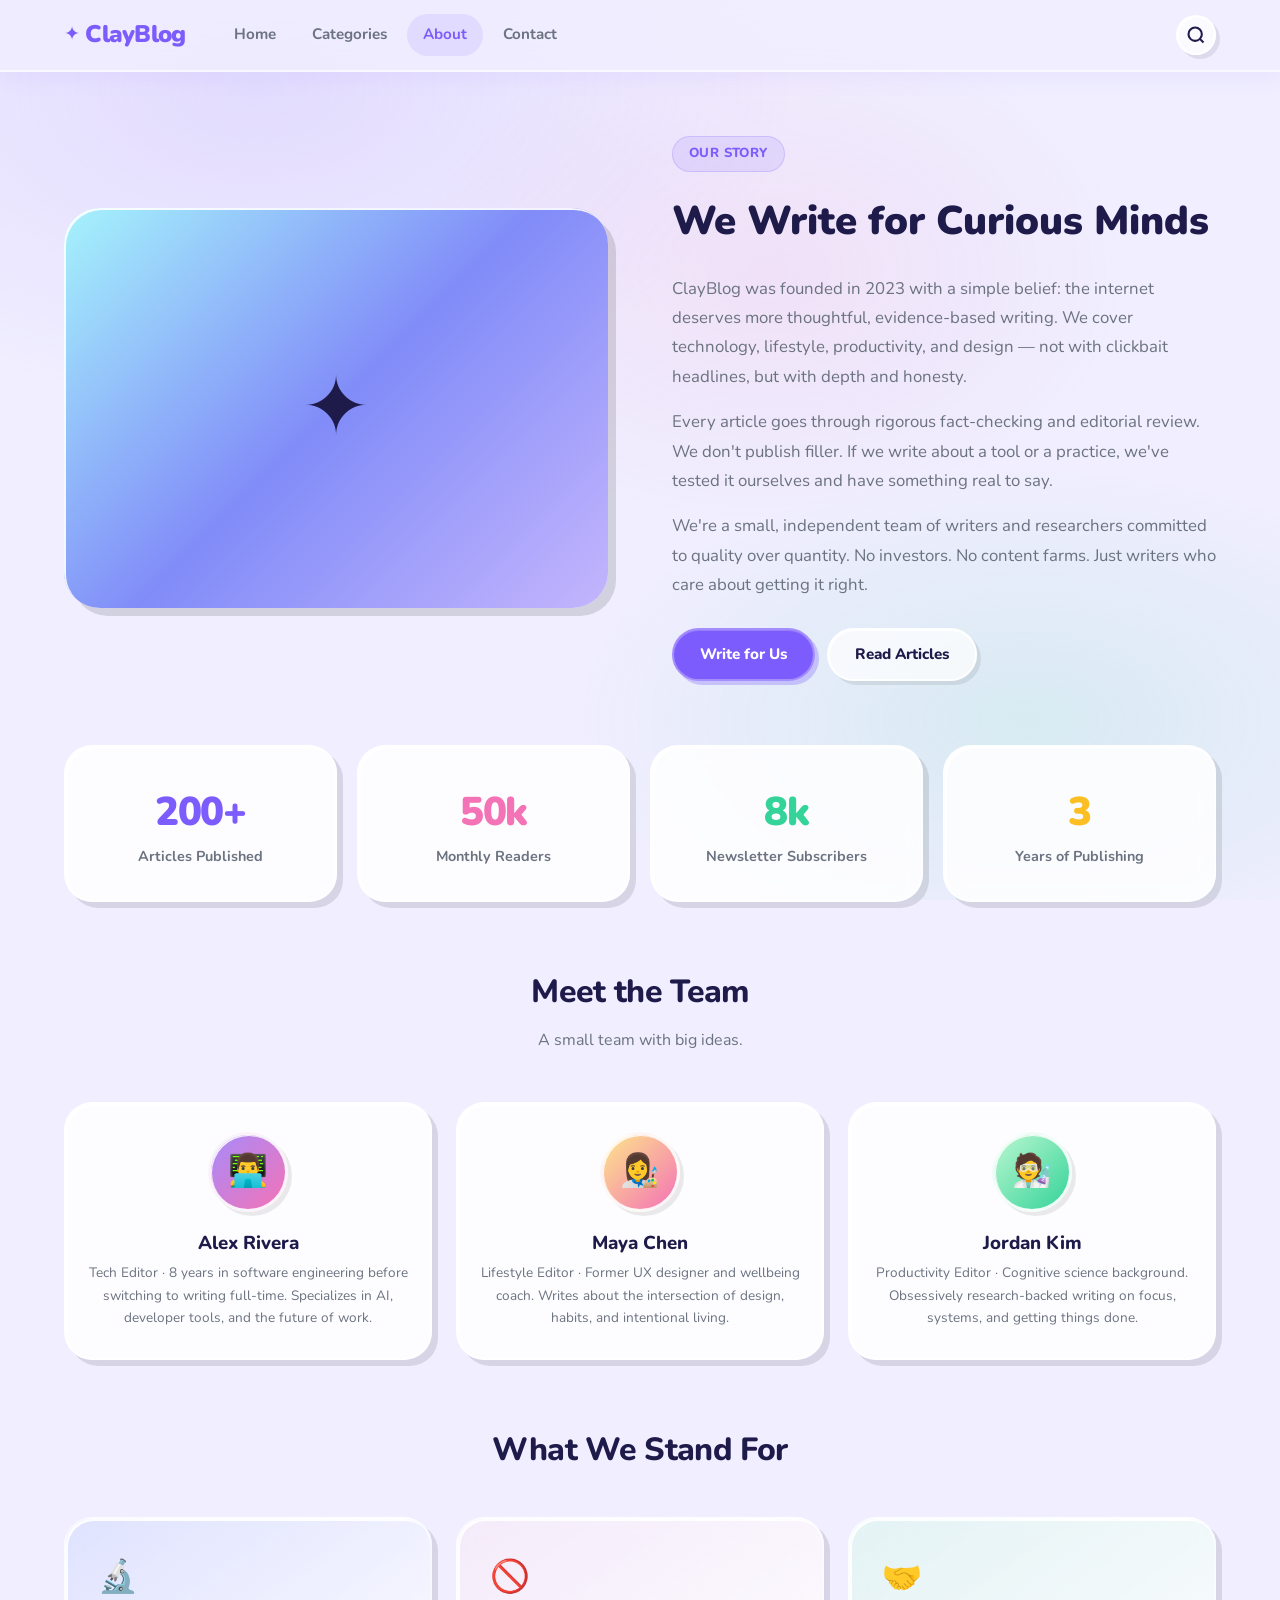
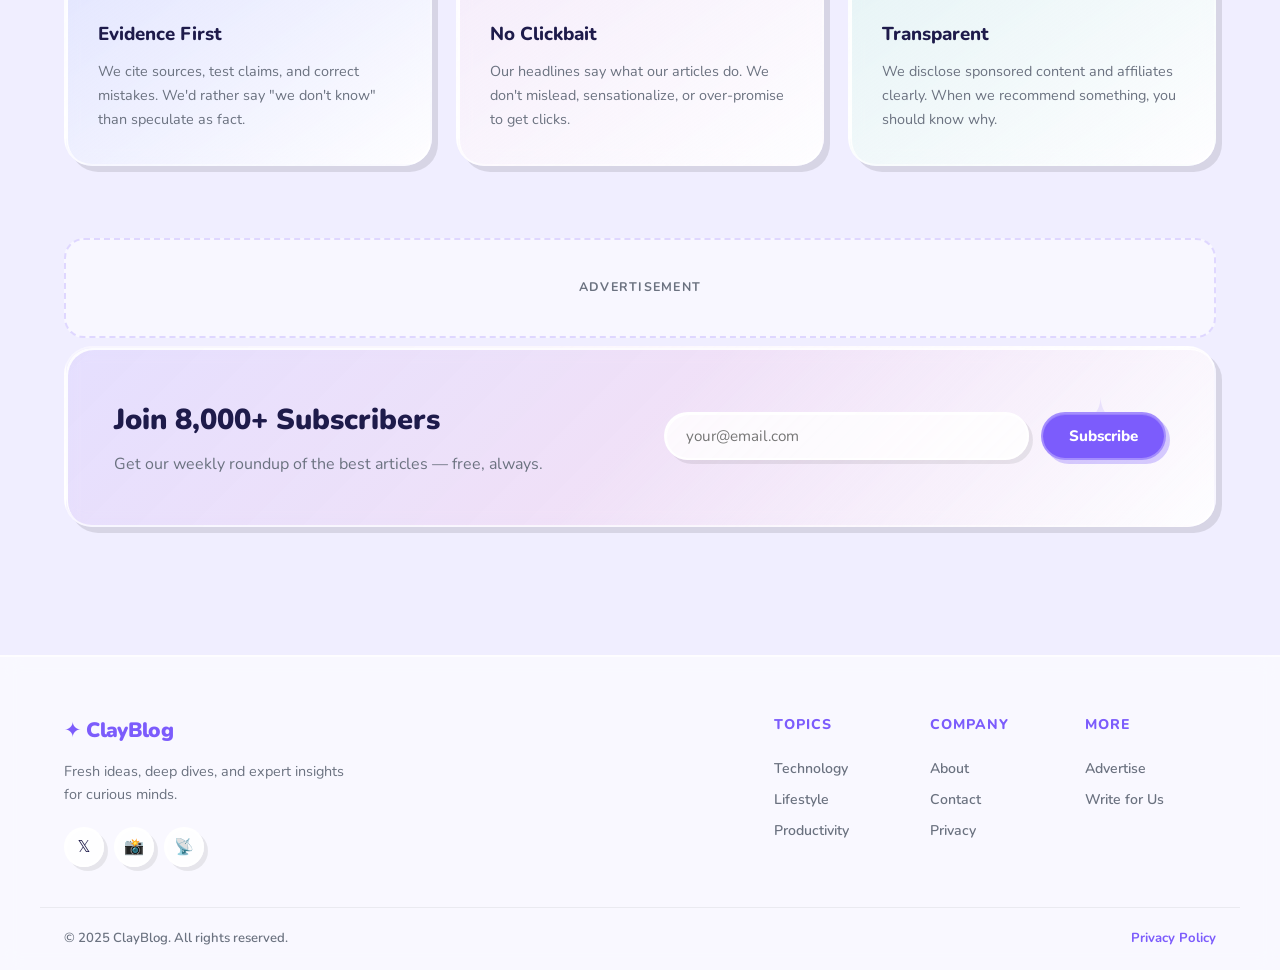
==== about.html @ caddc54f "add new code" ====
<!DOCTYPE html>
<html lang="en">
<head>
  <meta charset="UTF-8" />
  <meta name="viewport" content="width=device-width, initial-scale=1.0" />
  <title>About Us — ClayBlog</title>
  <meta name="description" content="Learn about ClayBlog — our mission, our team, and why we write about technology, lifestyle, and productivity." />
  <meta name="robots" content="index, follow" />
  <link rel="canonical" href="https://yourdomain.com/about.html" />
  <meta property="og:title" content="About ClayBlog" />
  <meta property="og:description" content="Our mission is to help curious people work smarter and live better through thoughtful, evidence-based writing." />
  <script type="application/ld+json">
  {
    "@context": "https://schema.org",
    "@type": "AboutPage",
    "name": "About ClayBlog",
    "url": "https://yourdomain.com/about.html",
    "description": "Learn about ClayBlog, our team, and our mission."
  }
  </script>
  <!-- <script async src="https://pagead2.googlesyndication.com/pagead/js/adsbygoogle.js?client=ca-pub-XXXXXXXXXXXXXXXX" crossorigin="anonymous"></script> -->
  <link rel="stylesheet" href="css/style.css" />
  <link href="https://fonts.googleapis.com/css2?family=Nunito:wght@400;600;700;800;900&display=swap" rel="stylesheet" />
</head>
<body>

  <header class="site-header">
    <div class="container header-inner">
      <a href="index.html" class="logo"><span class="logo-icon">✦</span> ClayBlog</a>
      <nav class="nav" id="main-nav">
        <a href="index.html" class="nav-link">Home</a>
        <a href="category.html" class="nav-link">Categories</a>
        <a href="about.html" class="nav-link active">About</a>
        <a href="contact.html" class="nav-link">Contact</a>
      </nav>
      <div class="header-actions">
        <a href="search.html" class="btn-icon" aria-label="Search">
          <svg width="20" height="20" viewBox="0 0 24 24" fill="none" stroke="currentColor" stroke-width="2.5"><circle cx="11" cy="11" r="8"/><path d="m21 21-4.35-4.35"/></svg>
        </a>
        <button class="hamburger" id="hamburger" aria-label="Toggle menu" aria-expanded="false"><span></span><span></span><span></span></button>
      </div>
    </div>
  </header>

  <main>

    <!-- About Hero -->
    <section class="about-hero">
      <div class="container about-inner">
        <div class="about-img">✦</div>
        <div class="about-text">
          <span class="badge">Our Story</span>
          <h1>We Write for Curious Minds</h1>
          <p>ClayBlog was founded in 2023 with a simple belief: the internet deserves more thoughtful, evidence-based writing. We cover technology, lifestyle, productivity, and design — not with clickbait headlines, but with depth and honesty.</p>
          <p>Every article goes through rigorous fact-checking and editorial review. We don't publish filler. If we write about a tool or a practice, we've tested it ourselves and have something real to say.</p>
          <p>We're a small, independent team of writers and researchers committed to quality over quantity. No investors. No content farms. Just writers who care about getting it right.</p>
          <div class="hero-actions" style="margin-top:28px">
            <a href="contact.html" class="btn btn-primary">Write for Us</a>
            <a href="index.html" class="btn btn-ghost">Read Articles</a>
          </div>
        </div>
      </div>
    </section>

    <!-- Stats -->
    <section class="section" style="padding-top:0">
      <div class="container">
        <div style="display:grid;grid-template-columns:repeat(4,1fr);gap:20px;text-align:center">
          <div class="clay-card" style="padding:32px 20px">
            <div style="font-size:2.5rem;font-weight:900;color:#7c5cfc;letter-spacing:-0.03em">200+</div>
            <div style="color:#6b7280;font-weight:700;font-size:0.9rem">Articles Published</div>
          </div>
          <div class="clay-card" style="padding:32px 20px">
            <div style="font-size:2.5rem;font-weight:900;color:#f472b6;letter-spacing:-0.03em">50k</div>
            <div style="color:#6b7280;font-weight:700;font-size:0.9rem">Monthly Readers</div>
          </div>
          <div class="clay-card" style="padding:32px 20px">
            <div style="font-size:2.5rem;font-weight:900;color:#34d399;letter-spacing:-0.03em">8k</div>
            <div style="color:#6b7280;font-weight:700;font-size:0.9rem">Newsletter Subscribers</div>
          </div>
          <div class="clay-card" style="padding:32px 20px">
            <div style="font-size:2.5rem;font-weight:900;color:#fbbf24;letter-spacing:-0.03em">3</div>
            <div style="color:#6b7280;font-weight:700;font-size:0.9rem">Years of Publishing</div>
          </div>
        </div>
      </div>
    </section>

    <!-- Team -->
    <section class="section" style="padding-top:0">
      <div class="container">
        <div class="section-header" style="justify-content:center;text-align:center;flex-direction:column;gap:8px;margin-bottom:40px">
          <h2 class="section-title">Meet the Team</h2>
          <p style="color:#6b7280;font-size:1rem">A small team with big ideas.</p>
        </div>
        <div class="team-grid">
          <div class="clay-card team-card">
            <div class="team-avatar">👨‍💻</div>
            <h3>Alex Rivera</h3>
            <p>Tech Editor · 8 years in software engineering before switching to writing full-time. Specializes in AI, developer tools, and the future of work.</p>
          </div>
          <div class="clay-card team-card">
            <div class="team-avatar" style="background:linear-gradient(135deg,#fde68a,#f472b6)">👩‍🎨</div>
            <h3>Maya Chen</h3>
            <p>Lifestyle Editor · Former UX designer and wellbeing coach. Writes about the intersection of design, habits, and intentional living.</p>
          </div>
          <div class="clay-card team-card">
            <div class="team-avatar" style="background:linear-gradient(135deg,#bbf7d0,#34d399)">🧑‍🔬</div>
            <h3>Jordan Kim</h3>
            <p>Productivity Editor · Cognitive science background. Obsessively research-backed writing on focus, systems, and getting things done.</p>
          </div>
        </div>
      </div>
    </section>

    <!-- Values -->
    <section class="section" style="padding-top:0">
      <div class="container">
        <div class="section-header" style="justify-content:center;text-align:center;flex-direction:column;gap:8px;margin-bottom:40px">
          <h2 class="section-title">What We Stand For</h2>
        </div>
        <div style="display:grid;grid-template-columns:repeat(3,1fr);gap:24px">
          <div class="clay-card" style="padding:32px;background:linear-gradient(145deg,rgba(199,210,254,0.4),rgba(255,255,255,0.9))">
            <div style="font-size:2rem;margin-bottom:16px">🔬</div>
            <h3 style="font-weight:800;margin-bottom:10px">Evidence First</h3>
            <p style="color:#6b7280;font-size:0.9rem;line-height:1.65">We cite sources, test claims, and correct mistakes. We'd rather say "we don't know" than speculate as fact.</p>
          </div>
          <div class="clay-card" style="padding:32px;background:linear-gradient(145deg,rgba(252,231,243,0.4),rgba(255,255,255,0.9))">
            <div style="font-size:2rem;margin-bottom:16px">🚫</div>
            <h3 style="font-weight:800;margin-bottom:10px">No Clickbait</h3>
            <p style="color:#6b7280;font-size:0.9rem;line-height:1.65">Our headlines say what our articles do. We don't mislead, sensationalize, or over-promise to get clicks.</p>
          </div>
          <div class="clay-card" style="padding:32px;background:linear-gradient(145deg,rgba(209,250,229,0.4),rgba(255,255,255,0.9))">
            <div style="font-size:2rem;margin-bottom:16px">🤝</div>
            <h3 style="font-weight:800;margin-bottom:10px">Transparent</h3>
            <p style="color:#6b7280;font-size:0.9rem;line-height:1.65">We disclose sponsored content and affiliates clearly. When we recommend something, you should know why.</p>
          </div>
        </div>
      </div>
    </section>

    <!-- Ad -->
    <div class="container ad-zone">
      <div class="ad-placeholder"><span>Advertisement</span></div>
    </div>

    <!-- CTA -->
    <section class="section newsletter-section">
      <div class="container">
        <div class="clay-card newsletter-card">
          <div class="newsletter-deco deco-1">✦</div>
          <div class="newsletter-inner">
            <div class="newsletter-text">
              <h2>Join 8,000+ Subscribers</h2>
              <p>Get our weekly roundup of the best articles — free, always.</p>
            </div>
            <form class="newsletter-form" onsubmit="handleSubscribe(event)">
              <input type="email" placeholder="your@email.com" required class="clay-input" />
              <button type="submit" class="btn btn-primary">Subscribe</button>
            </form>
          </div>
        </div>
      </div>
    </section>

  </main>

  <footer class="site-footer">
    <div class="container footer-inner">
      <div class="footer-brand">
        <a href="index.html" class="logo">✦ ClayBlog</a>
        <p>Fresh ideas, deep dives, and expert insights for curious minds.</p>
        <div class="social-links">
          <a href="#" class="social-btn">𝕏</a>
          <a href="#" class="social-btn">📸</a>
          <a href="#" class="social-btn">📡</a>
        </div>
      </div>
      <div class="footer-links">
        <div class="footer-col"><h4>Topics</h4><a href="category.html?cat=technology">Technology</a><a href="category.html?cat=lifestyle">Lifestyle</a><a href="category.html?cat=productivity">Productivity</a></div>
        <div class="footer-col"><h4>Company</h4><a href="about.html">About</a><a href="contact.html">Contact</a><a href="privacy.html">Privacy</a></div>
        <div class="footer-col"><h4>More</h4><a href="advertise.html">Advertise</a><a href="contact.html">Write for Us</a></div>
      </div>
    </div>
    <div class="footer-bottom">
      <p>© 2025 ClayBlog. All rights reserved.</p>
      <p><a href="privacy.html">Privacy Policy</a></p>
    </div>
  </footer>

  <script src="js/main.js"></script>
</body>
</html>
---- css/style.css ----
/* ===================================================
   CLAYMORPHISM BLOG — GLOBAL STYLESHEET
   =================================================== */

/* ---- CSS Variables ---- */
:root {
  --clay-bg: #f0eeff;
  --clay-surface: #ffffff;
  --clay-primary: #7c5cfc;
  --clay-primary-light: #a78bfa;
  --clay-secondary: #f472b6;
  --clay-accent: #34d399;
  --clay-text: #1e1b4b;
  --clay-muted: #6b7280;
  --clay-border: rgba(255,255,255,0.7);
  --clay-shadow-sm: 4px 4px 0 rgba(0,0,0,0.08), inset 1px 1px 0 rgba(255,255,255,0.9);
  --clay-shadow-md: 6px 6px 0 rgba(0,0,0,0.10), inset 2px 2px 0 rgba(255,255,255,0.9);
  --clay-shadow-lg: 8px 8px 0 rgba(0,0,0,0.12), inset 2px 2px 0 rgba(255,255,255,0.9);
  --clay-shadow-hover: 10px 10px 0 rgba(124,92,252,0.2), inset 2px 2px 0 rgba(255,255,255,0.9);
  --radius-sm: 14px;
  --radius-md: 20px;
  --radius-lg: 28px;
  --radius-xl: 36px;
  --font: 'Nunito', system-ui, sans-serif;
  --transition: 0.25s cubic-bezier(.34,1.56,.64,1);
}

/* ---- Reset ---- */
*, *::before, *::after { box-sizing: border-box; margin: 0; padding: 0; }
html { scroll-behavior: smooth; }
body {
  font-family: var(--font);
  background: var(--clay-bg);
  color: var(--clay-text);
  line-height: 1.65;
  font-size: 16px;
  min-height: 100vh;
}
img { max-width: 100%; display: block; }
a { text-decoration: none; color: inherit; }
button { cursor: pointer; font-family: var(--font); }

/* ---- Background decoration ---- */
body::before {
  content: '';
  position: fixed;
  inset: 0;
  background:
    radial-gradient(ellipse 60% 50% at 20% 10%, rgba(167,139,250,0.18) 0%, transparent 70%),
    radial-gradient(ellipse 50% 40% at 80% 80%, rgba(52,211,153,0.13) 0%, transparent 70%),
    radial-gradient(ellipse 40% 40% at 60% 30%, rgba(244,114,182,0.10) 0%, transparent 70%);
  pointer-events: none;
  z-index: 0;
}
body > * { position: relative; z-index: 1; }

/* ===================================================
   CLAY CARD — Core component
   =================================================== */
.clay-card {
  background: rgba(255,255,255,0.85);
  backdrop-filter: blur(10px);
  -webkit-backdrop-filter: blur(10px);
  border: 2px solid var(--clay-border);
  border-radius: var(--radius-lg);
  box-shadow: var(--clay-shadow-md);
  transition: transform var(--transition), box-shadow var(--transition);
}
.clay-card:hover {
  transform: translateY(-4px) scale(1.01);
  box-shadow: var(--clay-shadow-hover);
}

/* ===================================================
   LAYOUT
   =================================================== */
.container {
  max-width: 1200px;
  margin: 0 auto;
  padding: 0 24px;
}
.section { padding: 64px 0; }
.two-col {
  display: grid;
  grid-template-columns: 1fr 320px;
  gap: 32px;
  align-items: start;
}

/* ===================================================
   TYPOGRAPHY
   =================================================== */
.section-title {
  font-size: clamp(1.4rem, 3vw, 2rem);
  font-weight: 800;
  color: var(--clay-text);
  letter-spacing: -0.02em;
}
.section-header {
  display: flex;
  align-items: center;
  justify-content: space-between;
  margin-bottom: 32px;
  flex-wrap: wrap;
  gap: 12px;
}
.link-more {
  font-weight: 700;
  color: var(--clay-primary);
  font-size: 0.95rem;
  transition: opacity 0.2s;
}
.link-more:hover { opacity: 0.75; }

/* ===================================================
   HEADER
   =================================================== */
.site-header {
  position: sticky;
  top: 0;
  z-index: 100;
  background: rgba(240,238,255,0.85);
  backdrop-filter: blur(16px);
  -webkit-backdrop-filter: blur(16px);
  border-bottom: 2px solid rgba(255,255,255,0.6);
  box-shadow: 0 4px 24px rgba(124,92,252,0.08);
}
.header-inner {
  display: flex;
  align-items: center;
  gap: 32px;
  height: 70px;
}
.logo {
  font-size: 1.5rem;
  font-weight: 900;
  color: var(--clay-primary);
  letter-spacing: -0.03em;
  display: flex;
  align-items: center;
  gap: 6px;
  flex-shrink: 0;
}
.logo-icon { font-size: 1.2rem; }
.nav {
  display: flex;
  gap: 4px;
  flex: 1;
}
.nav-link {
  padding: 8px 16px;
  border-radius: 50px;
  font-weight: 700;
  font-size: 0.95rem;
  color: var(--clay-muted);
  transition: all 0.2s;
}
.nav-link:hover, .nav-link.active {
  background: rgba(124,92,252,0.12);
  color: var(--clay-primary);
}
.header-actions { display: flex; align-items: center; gap: 8px; margin-left: auto; }
.btn-icon {
  width: 40px; height: 40px;
  display: flex; align-items: center; justify-content: center;
  background: rgba(255,255,255,0.7);
  border-radius: 50%;
  border: 2px solid rgba(255,255,255,0.9);
  box-shadow: var(--clay-shadow-sm);
  color: var(--clay-text);
  transition: all 0.2s;
}
.btn-icon:hover { transform: scale(1.08); box-shadow: var(--clay-shadow-md); }
.hamburger {
  display: none;
  flex-direction: column;
  gap: 5px;
  background: rgba(255,255,255,0.7);
  border: 2px solid rgba(255,255,255,0.9);
  box-shadow: var(--clay-shadow-sm);
  border-radius: 12px;
  padding: 9px 10px;
  width: 42px; height: 42px;
}
.hamburger span {
  display: block; width: 100%; height: 2px;
  background: var(--clay-text); border-radius: 2px;
  transition: all 0.25s;
}

/* ===================================================
   BUTTONS
   =================================================== */
.btn {
  display: inline-flex;
  align-items: center;
  gap: 8px;
  padding: 12px 26px;
  border-radius: 50px;
  font-weight: 800;
  font-size: 0.95rem;
  border: 2.5px solid transparent;
  transition: all var(--transition);
  white-space: nowrap;
}
.btn-primary {
  background: var(--clay-primary);
  color: #fff;
  border-color: rgba(255,255,255,0.3);
  box-shadow: 4px 4px 0 rgba(124,92,252,0.3), inset 0 1px 0 rgba(255,255,255,0.2);
}
.btn-primary:hover {
  transform: translateY(-3px) scale(1.03);
  box-shadow: 6px 6px 0 rgba(124,92,252,0.35), inset 0 1px 0 rgba(255,255,255,0.2);
}
.btn-ghost {
  background: rgba(255,255,255,0.7);
  color: var(--clay-text);
  border-color: rgba(255,255,255,0.9);
  box-shadow: var(--clay-shadow-sm);
}
.btn-ghost:hover {
  transform: translateY(-3px) scale(1.03);
  box-shadow: var(--clay-shadow-md);
  background: #fff;
}
.mt-1 { margin-top: 16px; }

/* ===================================================
   BADGES & TAGS
   =================================================== */
.badge {
  display: inline-flex;
  align-items: center;
  padding: 6px 16px;
  background: rgba(124,92,252,0.12);
  color: var(--clay-primary);
  border-radius: 50px;
  font-size: 0.82rem;
  font-weight: 800;
  letter-spacing: 0.03em;
  text-transform: uppercase;
  margin-bottom: 16px;
  border: 1.5px solid rgba(124,92,252,0.2);
}
.tag {
  display: inline-flex;
  align-items: center;
  padding: 4px 12px;
  border-radius: 50px;
  font-size: 0.78rem;
  font-weight: 800;
  text-transform: uppercase;
  letter-spacing: 0.04em;
}
.tag-tech { background: rgba(129,140,248,0.18); color: #4338ca; }
.tag-life { background: rgba(52,211,153,0.18); color: #047857; }
.tag-prod { background: rgba(251,191,36,0.22); color: #92400e; }
.tag-design { background: rgba(244,114,182,0.18); color: #9d174d; }
.tag-health { background: rgba(34,211,238,0.18); color: #0e7490; }
.tag-finance { background: rgba(52,211,153,0.18); color: #065f46; }

/* ===================================================
   HERO
   =================================================== */
.hero {
  padding: 80px 0 60px;
}
.hero-inner {
  display: grid;
  grid-template-columns: 1fr 1fr;
  gap: 48px;
  align-items: center;
}
.hero-title {
  font-size: clamp(2.2rem, 5vw, 3.6rem);
  font-weight: 900;
  line-height: 1.08;
  letter-spacing: -0.04em;
  margin-bottom: 20px;
  background: linear-gradient(135deg, var(--clay-text) 30%, var(--clay-primary));
  -webkit-background-clip: text;
  -webkit-text-fill-color: transparent;
  background-clip: text;
}
.hero-desc {
  color: var(--clay-muted);
  font-size: 1.1rem;
  margin-bottom: 28px;
  max-width: 480px;
}
.hero-actions { display: flex; gap: 12px; flex-wrap: wrap; }
.hero-feature-card {
  padding: 32px;
  position: relative;
  overflow: hidden;
}
.hero-feature-card::before {
  content: '';
  position: absolute;
  top: -40px; right: -40px;
  width: 160px; height: 160px;
  background: radial-gradient(circle, rgba(124,92,252,0.12), transparent 70%);
  border-radius: 50%;
}
.feature-label {
  font-size: 0.78rem;
  font-weight: 800;
  text-transform: uppercase;
  letter-spacing: 0.1em;
  color: var(--clay-primary);
  margin-bottom: 12px;
}
.feature-title {
  font-size: 1.4rem;
  font-weight: 800;
  line-height: 1.25;
  margin-bottom: 12px;
  letter-spacing: -0.02em;
}
.feature-desc {
  color: var(--clay-muted);
  font-size: 0.95rem;
  margin-bottom: 16px;
}
.feature-meta { display: flex; align-items: center; gap: 12px; }

/* ===================================================
   CATEGORIES
   =================================================== */
.categories-section { padding-top: 0; }
.categories-grid {
  display: grid;
  grid-template-columns: repeat(6, 1fr);
  gap: 16px;
}
.category-card {
  display: flex;
  flex-direction: column;
  align-items: center;
  text-align: center;
  padding: 24px 16px;
  gap: 8px;
  transition: all var(--transition);
}
.category-card:hover { transform: translateY(-6px) scale(1.04); }
.cat-icon { font-size: 2rem; }
.category-card h3 { font-size: 0.95rem; font-weight: 800; }
.category-card p { font-size: 0.78rem; color: var(--clay-muted); }
.cat-tech { background: linear-gradient(145deg, rgba(199,210,254,0.6), rgba(255,255,255,0.9)); }
.cat-life { background: linear-gradient(145deg, rgba(187,247,208,0.6), rgba(255,255,255,0.9)); }
.cat-prod { background: linear-gradient(145deg, rgba(254,243,199,0.6), rgba(255,255,255,0.9)); }
.cat-design { background: linear-gradient(145deg, rgba(252,231,243,0.6), rgba(255,255,255,0.9)); }
.cat-health { background: linear-gradient(145deg, rgba(207,250,254,0.6), rgba(255,255,255,0.9)); }
.cat-finance { background: linear-gradient(145deg, rgba(209,250,229,0.6), rgba(255,255,255,0.9)); }

/* ===================================================
   FILTER TABS
   =================================================== */
.filter-tabs { display: flex; gap: 8px; flex-wrap: wrap; }
.tab {
  padding: 8px 20px;
  border-radius: 50px;
  border: 2px solid transparent;
  font-size: 0.88rem;
  font-weight: 700;
  background: rgba(255,255,255,0.6);
  color: var(--clay-muted);
  box-shadow: var(--clay-shadow-sm);
  transition: all 0.2s;
}
.tab:hover { background: rgba(255,255,255,0.9); color: var(--clay-text); }
.tab.active {
  background: var(--clay-primary);
  color: #fff;
  border-color: rgba(255,255,255,0.3);
  box-shadow: 3px 3px 0 rgba(124,92,252,0.3);
}

/* ===================================================
   POST CARDS
   =================================================== */
.posts-grid {
  display: grid;
  grid-template-columns: repeat(3, 1fr);
  gap: 24px;
}
.post-card { overflow: hidden; }
.post-img {
  height: 180px;
  border-radius: calc(var(--radius-lg) - 2px) calc(var(--radius-lg) - 2px) 0 0;
  display: flex;
  align-items: flex-start;
  padding: 16px;
  position: relative;
}
.post-body { padding: 20px; }
.post-title {
  font-size: 1.05rem;
  font-weight: 800;
  line-height: 1.3;
  margin-bottom: 10px;
  letter-spacing: -0.01em;
}
.post-title a { color: var(--clay-text); transition: color 0.2s; }
.post-title a:hover { color: var(--clay-primary); }
.post-excerpt { font-size: 0.88rem; color: var(--clay-muted); margin-bottom: 16px; line-height: 1.55; }
.post-meta { display: flex; align-items: center; gap: 10px; }
.avatar {
  width: 34px; height: 34px;
  border-radius: 50%;
  border: 2px solid rgba(255,255,255,0.9);
  box-shadow: var(--clay-shadow-sm);
  background: linear-gradient(135deg, var(--clay-primary-light), var(--clay-secondary));
}
.author-name { display: block; font-size: 0.82rem; font-weight: 700; }
.post-date { display: block; font-size: 0.75rem; color: var(--clay-muted); }
.read-time { font-size: 0.78rem; color: var(--clay-muted); font-weight: 600; }
.load-more-wrap { text-align: center; margin-top: 40px; }

/* ===================================================
   AD ZONES
   =================================================== */
.ad-zone { margin: 8px auto; }
.ad-placeholder {
  background: rgba(255,255,255,0.5);
  border: 2px dashed rgba(124,92,252,0.2);
  border-radius: var(--radius-md);
  min-height: 100px;
  display: flex;
  align-items: center;
  justify-content: center;
  color: var(--clay-muted);
  font-size: 0.78rem;
  font-weight: 700;
  text-transform: uppercase;
  letter-spacing: 0.1em;
  padding: 12px;
}
.sidebar-ad { min-height: 300px; margin-bottom: 24px; }

/* ===================================================
   NEWSLETTER
   =================================================== */
.newsletter-section { padding-top: 0; }
.newsletter-card {
  padding: 48px;
  position: relative;
  overflow: hidden;
  background: linear-gradient(135deg, rgba(167,139,250,0.15), rgba(244,114,182,0.1), rgba(255,255,255,0.9));
}
.newsletter-deco {
  position: absolute;
  font-size: 3rem;
  opacity: 0.12;
  color: var(--clay-primary);
  pointer-events: none;
  font-weight: 900;
}
.deco-1 { top: 16px; right: 80px; font-size: 5rem; }
.deco-2 { bottom: 16px; left: 40px; font-size: 4rem; }
.newsletter-inner {
  display: flex;
  align-items: center;
  gap: 48px;
  position: relative;
}
.newsletter-text { flex: 1; }
.newsletter-text h2 { font-size: 1.8rem; font-weight: 900; margin-bottom: 8px; }
.newsletter-text p { color: var(--clay-muted); font-size: 1rem; }
.newsletter-form {
  display: flex;
  gap: 12px;
  flex: 1;
  min-width: 0;
}
.clay-input {
  flex: 1;
  padding: 12px 20px;
  border-radius: 50px;
  border: 2px solid rgba(255,255,255,0.9);
  background: rgba(255,255,255,0.8);
  font-family: var(--font);
  font-size: 0.95rem;
  color: var(--clay-text);
  box-shadow: var(--clay-shadow-sm);
  outline: none;
  transition: box-shadow 0.2s;
  min-width: 0;
}
.clay-input:focus { box-shadow: var(--clay-shadow-md), 0 0 0 3px rgba(124,92,252,0.15); }

/* ===================================================
   TRENDING
   =================================================== */
.trending-list { display: flex; flex-direction: column; gap: 12px; }
.trending-item {
  display: flex;
  align-items: center;
  gap: 16px;
  padding: 16px 20px;
  transition: all var(--transition);
  text-decoration: none;
  color: var(--clay-text);
}
.trending-item:hover { transform: translateX(4px); }
.trend-num {
  font-size: 1.5rem;
  font-weight: 900;
  color: var(--clay-primary-light);
  opacity: 0.5;
  min-width: 36px;
  line-height: 1;
}
.trending-item h4 { font-size: 0.9rem; font-weight: 700; margin-bottom: 4px; }

/* ===================================================
   SIDEBAR WIDGETS
   =================================================== */
.widget { padding: 24px; }
.widget-title {
  font-size: 1rem;
  font-weight: 800;
  margin-bottom: 16px;
  letter-spacing: -0.01em;
}
.tags-cloud { display: flex; flex-wrap: wrap; gap: 8px; }

/* ===================================================
   FOOTER
   =================================================== */
.site-footer {
  background: rgba(255,255,255,0.6);
  backdrop-filter: blur(10px);
  border-top: 2px solid rgba(255,255,255,0.7);
  margin-top: 64px;
}
.footer-inner {
  padding: 56px 24px 40px;
  display: grid;
  grid-template-columns: 1.5fr 1fr;
  gap: 48px;
}
.footer-brand .logo { font-size: 1.3rem; margin-bottom: 12px; display: inline-flex; }
.footer-brand p { color: var(--clay-muted); font-size: 0.9rem; max-width: 280px; margin-bottom: 20px; }
.social-links { display: flex; gap: 10px; }
.social-btn {
  width: 40px; height: 40px;
  border-radius: 50%;
  background: rgba(255,255,255,0.8);
  border: 2px solid rgba(255,255,255,0.9);
  box-shadow: var(--clay-shadow-sm);
  display: flex; align-items: center; justify-content: center;
  font-size: 1rem;
  transition: all 0.2s;
}
.social-btn:hover { transform: translateY(-3px); box-shadow: var(--clay-shadow-md); }
.footer-links { display: grid; grid-template-columns: repeat(3, 1fr); gap: 24px; }
.footer-col h4 { font-size: 0.88rem; font-weight: 800; text-transform: uppercase; letter-spacing: 0.08em; margin-bottom: 16px; color: var(--clay-primary); }
.footer-col a {
  display: block;
  font-size: 0.88rem;
  color: var(--clay-muted);
  padding: 4px 0;
  transition: color 0.2s;
  font-weight: 600;
}
.footer-col a:hover { color: var(--clay-primary); }
.footer-bottom {
  border-top: 1px solid rgba(0,0,0,0.06);
  padding: 20px 24px;
  display: flex;
  justify-content: space-between;
  align-items: center;
  font-size: 0.82rem;
  color: var(--clay-muted);
  font-weight: 600;
  max-width: 1200px;
  margin: 0 auto;
}
.footer-bottom a { color: var(--clay-primary); font-weight: 700; }

/* ===================================================
   POST PAGE
   =================================================== */
.post-hero { padding: 56px 0 40px; }
.post-layout {
  display: grid;
  grid-template-columns: 1fr 300px;
  gap: 32px;
  align-items: start;
  padding: 0 0 80px;
}
.post-header { margin-bottom: 32px; }
.post-header .tag { margin-bottom: 16px; }
.post-header h1 {
  font-size: clamp(1.8rem, 4vw, 2.8rem);
  font-weight: 900;
  line-height: 1.12;
  letter-spacing: -0.03em;
  margin-bottom: 16px;
}
.post-subtitle { font-size: 1.15rem; color: var(--clay-muted); margin-bottom: 24px; }
.post-meta-bar {
  display: flex;
  align-items: center;
  gap: 16px;
  padding: 16px 0;
  border-top: 2px solid rgba(0,0,0,0.06);
  border-bottom: 2px solid rgba(0,0,0,0.06);
  flex-wrap: wrap;
}
.post-cover {
  width: 100%;
  height: 400px;
  border-radius: var(--radius-xl);
  background: linear-gradient(135deg, #a5f3fc, #818cf8, #c4b5fd);
  margin-bottom: 40px;
  display: flex;
  align-items: center;
  justify-content: center;
  box-shadow: var(--clay-shadow-lg);
  font-size: 5rem;
}
.post-content { max-width: 720px; }
.post-content h2 {
  font-size: 1.5rem; font-weight: 800;
  margin: 40px 0 16px;
  letter-spacing: -0.02em;
}
.post-content h3 { font-size: 1.2rem; font-weight: 800; margin: 28px 0 12px; }
.post-content p { margin-bottom: 20px; font-size: 1.05rem; line-height: 1.75; color: #2d2b4e; }
.post-content ul, .post-content ol { margin: 0 0 20px 24px; }
.post-content li { margin-bottom: 8px; font-size: 1.05rem; line-height: 1.7; }
.post-content blockquote {
  border-left: 4px solid var(--clay-primary);
  padding: 16px 24px;
  margin: 28px 0;
  background: rgba(124,92,252,0.07);
  border-radius: 0 var(--radius-sm) var(--radius-sm) 0;
  font-size: 1.1rem;
  font-weight: 600;
  color: var(--clay-text);
}
.post-content code {
  background: rgba(124,92,252,0.1);
  padding: 2px 8px;
  border-radius: 6px;
  font-size: 0.9em;
  font-family: monospace;
}
.callout {
  padding: 20px 24px;
  border-radius: var(--radius-md);
  margin: 28px 0;
  background: rgba(167,139,250,0.12);
  border: 2px solid rgba(124,92,252,0.15);
  font-size: 0.95rem;
  font-weight: 600;
}
.post-tags { margin-top: 40px; display: flex; gap: 8px; flex-wrap: wrap; }
.post-share {
  margin-top: 32px;
  padding: 24px;
  border-radius: var(--radius-lg);
  background: rgba(255,255,255,0.7);
  border: 2px solid rgba(255,255,255,0.9);
  box-shadow: var(--clay-shadow-sm);
}
.post-share h4 { font-size: 0.9rem; font-weight: 800; margin-bottom: 12px; }
.share-btns { display: flex; gap: 10px; flex-wrap: wrap; }
.share-btn {
  padding: 8px 16px;
  border-radius: 50px;
  font-size: 0.82rem;
  font-weight: 700;
  border: 2px solid transparent;
  transition: all 0.2s;
}
.share-tw { background: rgba(29,161,242,0.12); color: #1da1f2; }
.share-fb { background: rgba(24,119,242,0.12); color: #1877f2; }
.share-li { background: rgba(10,102,194,0.12); color: #0a66c2; }
.share-cp { background: rgba(124,92,252,0.12); color: var(--clay-primary); }
.share-btn:hover { transform: translateY(-2px); box-shadow: var(--clay-shadow-sm); }

/* Post sidebar */
.post-sidebar { position: sticky; top: 90px; display: flex; flex-direction: column; gap: 20px; }
.sidebar-widget {
  padding: 22px;
  border-radius: var(--radius-lg);
  background: rgba(255,255,255,0.85);
  border: 2px solid rgba(255,255,255,0.9);
  box-shadow: var(--clay-shadow-sm);
}
.sidebar-widget h3 { font-size: 0.95rem; font-weight: 800; margin-bottom: 16px; }
.related-post {
  display: flex;
  gap: 12px;
  align-items: flex-start;
  padding: 10px 0;
  border-bottom: 1px solid rgba(0,0,0,0.05);
  color: var(--clay-text);
}
.related-post:last-child { border-bottom: none; }
.related-thumb {
  width: 52px; height: 52px;
  border-radius: var(--radius-sm);
  flex-shrink: 0;
  display: flex; align-items: center; justify-content: center;
  font-size: 1.3rem;
}
.related-post h4 { font-size: 0.82rem; font-weight: 700; line-height: 1.35; margin-bottom: 4px; }
.related-post:hover h4 { color: var(--clay-primary); }
.toc-list { list-style: none; margin: 0; padding: 0; }
.toc-list li { margin-bottom: 10px; }
.toc-list a {
  font-size: 0.85rem;
  color: var(--clay-muted);
  font-weight: 600;
  transition: color 0.2s;
  display: block;
  padding: 4px 0 4px 12px;
  border-left: 2px solid transparent;
}
.toc-list a:hover, .toc-list a.active {
  color: var(--clay-primary);
  border-left-color: var(--clay-primary);
}

/* ===================================================
   CATEGORY PAGE
   =================================================== */
.page-hero {
  padding: 56px 0 32px;
  text-align: center;
}
.page-hero h1 { font-size: clamp(2rem, 5vw, 3rem); font-weight: 900; margin-bottom: 12px; }
.page-hero p { color: var(--clay-muted); font-size: 1.05rem; }

/* ===================================================
   ABOUT PAGE
   =================================================== */
.about-hero { padding: 64px 0; }
.about-inner { display: grid; grid-template-columns: 1fr 1fr; gap: 64px; align-items: center; }
.about-img {
  border-radius: var(--radius-xl);
  height: 400px;
  background: linear-gradient(135deg, #a5f3fc, #818cf8, #c4b5fd);
  display: flex; align-items: center; justify-content: center;
  font-size: 5rem;
  box-shadow: var(--clay-shadow-lg);
}
.about-text h1 { font-size: 2.5rem; font-weight: 900; margin-bottom: 20px; }
.about-text p { color: var(--clay-muted); font-size: 1.05rem; margin-bottom: 16px; line-height: 1.75; }
.team-grid { display: grid; grid-template-columns: repeat(3, 1fr); gap: 24px; margin-top: 48px; }
.team-card {
  padding: 28px 20px;
  text-align: center;
}
.team-avatar {
  width: 80px; height: 80px;
  border-radius: 50%;
  margin: 0 auto 16px;
  background: linear-gradient(135deg, var(--clay-primary-light), var(--clay-secondary));
  display: flex; align-items: center; justify-content: center;
  font-size: 2rem;
  border: 3px solid rgba(255,255,255,0.9);
  box-shadow: var(--clay-shadow-sm);
}
.team-card h3 { font-weight: 800; margin-bottom: 4px; }
.team-card p { font-size: 0.85rem; color: var(--clay-muted); }

/* ===================================================
   CONTACT PAGE
   =================================================== */
.contact-grid { display: grid; grid-template-columns: 1fr 1fr; gap: 48px; padding: 64px 0; }
.contact-info h1 { font-size: 2.2rem; font-weight: 900; margin-bottom: 16px; }
.contact-info p { color: var(--clay-muted); margin-bottom: 32px; line-height: 1.7; }
.contact-item { display: flex; align-items: center; gap: 16px; margin-bottom: 20px; }
.contact-icon {
  width: 48px; height: 48px;
  border-radius: var(--radius-sm);
  background: rgba(124,92,252,0.1);
  display: flex; align-items: center; justify-content: center;
  font-size: 1.3rem;
  border: 2px solid rgba(124,92,252,0.15);
}
.contact-item h4 { font-size: 0.85rem; font-weight: 700; }
.contact-item p { font-size: 0.9rem; color: var(--clay-muted); }
.contact-form { display: flex; flex-direction: column; gap: 16px; }
.form-group { display: flex; flex-direction: column; gap: 6px; }
.form-label { font-size: 0.85rem; font-weight: 700; color: var(--clay-text); }
.clay-textarea {
  padding: 14px 20px;
  border-radius: var(--radius-md);
  border: 2px solid rgba(255,255,255,0.9);
  background: rgba(255,255,255,0.8);
  font-family: var(--font);
  font-size: 0.95rem;
  color: var(--clay-text);
  box-shadow: var(--clay-shadow-sm);
  outline: none;
  resize: vertical;
  transition: box-shadow 0.2s;
}
.clay-input, .clay-textarea { width: 100%; }
.clay-textarea:focus { box-shadow: var(--clay-shadow-md), 0 0 0 3px rgba(124,92,252,0.15); }

/* ===================================================
   SEARCH PAGE
   =================================================== */
.search-hero { padding: 56px 0 32px; text-align: center; }
.search-box { max-width: 640px; margin: 0 auto; display: flex; gap: 12px; }
.search-results { padding: 40px 0 80px; }
.search-results-grid { display: grid; gap: 16px; }
.search-result-item {
  display: flex;
  gap: 20px;
  padding: 20px;
  border-radius: var(--radius-lg);
  background: rgba(255,255,255,0.85);
  border: 2px solid rgba(255,255,255,0.9);
  box-shadow: var(--clay-shadow-sm);
  transition: all var(--transition);
  color: var(--clay-text);
}
.search-result-item:hover { transform: translateX(4px); box-shadow: var(--clay-shadow-md); }
.result-thumb {
  width: 80px; height: 80px;
  border-radius: var(--radius-md);
  flex-shrink: 0;
  display: flex; align-items: center; justify-content: center;
  font-size: 2rem;
}
.result-body h3 { font-size: 1rem; font-weight: 800; margin-bottom: 6px; }
.result-body p { font-size: 0.88rem; color: var(--clay-muted); }

/* ===================================================
   PRIVACY / LEGAL
   =================================================== */
.legal-content {
  max-width: 780px;
  margin: 0 auto;
  padding: 64px 24px;
}
.legal-content h1 { font-size: 2rem; font-weight: 900; margin-bottom: 8px; }
.legal-content .subtitle { color: var(--clay-muted); margin-bottom: 40px; }
.legal-content h2 { font-size: 1.2rem; font-weight: 800; margin: 32px 0 12px; }
.legal-content p, .legal-content li { font-size: 0.98rem; color: #3b3a5c; line-height: 1.75; margin-bottom: 12px; }
.legal-content ul { margin-left: 20px; }

/* ===================================================
   TOAST / NOTIFICATION
   =================================================== */
.toast {
  position: fixed;
  bottom: 24px; right: 24px;
  background: var(--clay-primary);
  color: #fff;
  padding: 14px 24px;
  border-radius: var(--radius-md);
  font-weight: 700;
  font-size: 0.9rem;
  box-shadow: var(--clay-shadow-lg);
  z-index: 9999;
  transform: translateY(120px);
  transition: transform 0.4s cubic-bezier(.34,1.56,.64,1);
}
.toast.show { transform: translateY(0); }

/* ===================================================
   SCROLL TO TOP
   =================================================== */
.scroll-top {
  position: fixed;
  bottom: 28px; right: 28px;
  width: 48px; height: 48px;
  border-radius: 50%;
  background: var(--clay-primary);
  color: #fff;
  border: 2px solid rgba(255,255,255,0.3);
  box-shadow: 4px 4px 0 rgba(124,92,252,0.3);
  display: flex; align-items: center; justify-content: center;
  font-size: 1.2rem;
  cursor: pointer;
  z-index: 999;
  opacity: 0;
  transform: translateY(20px);
  transition: all 0.3s;
}
.scroll-top.visible { opacity: 1; transform: translateY(0); }
.scroll-top:hover { transform: translateY(-4px); }

/* ===================================================
   RESPONSIVE
   =================================================== */
@media (max-width: 1024px) {
  .categories-grid { grid-template-columns: repeat(3, 1fr); }
  .two-col { grid-template-columns: 1fr; }
  .post-layout { grid-template-columns: 1fr; }
  .post-sidebar { position: static; }
}

@media (max-width: 768px) {
  .hero-inner { grid-template-columns: 1fr; }
  .hero-feature-card { order: -1; }
  .posts-grid { grid-template-columns: 1fr; }
  .footer-inner { grid-template-columns: 1fr; }
  .footer-links { grid-template-columns: repeat(2, 1fr); }
  .newsletter-inner { flex-direction: column; gap: 24px; }
  .newsletter-form { flex-direction: column; }
  .about-inner { grid-template-columns: 1fr; }
  .contact-grid { grid-template-columns: 1fr; }
  .team-grid { grid-template-columns: 1fr; }
  .nav { display: none; flex-direction: column; gap: 4px; position: absolute; top: 70px; left: 0; right: 0; background: rgba(240,238,255,0.97); backdrop-filter: blur(16px); padding: 16px 24px; border-bottom: 2px solid rgba(255,255,255,0.6); box-shadow: 0 8px 24px rgba(0,0,0,0.08); z-index: 99; }
  .nav.open { display: flex; }
  .hamburger { display: flex; }
  .categories-grid { grid-template-columns: repeat(2, 1fr); }
  .section { padding: 40px 0; }
}

@media (max-width: 480px) {
  .categories-grid { grid-template-columns: repeat(2, 1fr); }
  .footer-links { grid-template-columns: 1fr; }
  .hero { padding: 48px 0 40px; }
  .hero-title { font-size: 2rem; }
  .newsletter-card { padding: 28px 20px; }
  .post-cover { height: 240px; }
  .search-box { flex-direction: column; }
}

/* ===================================================
   ANIMATIONS
   =================================================== */
@keyframes fadeInUp {
  from { opacity: 0; transform: translateY(24px); }
  to   { opacity: 1; transform: translateY(0); }
}
.animate-in {
  animation: fadeInUp 0.5s ease forwards;
  opacity: 0;
}
.delay-1 { animation-delay: 0.1s; }
.delay-2 { animation-delay: 0.2s; }
.delay-3 { animation-delay: 0.3s; }
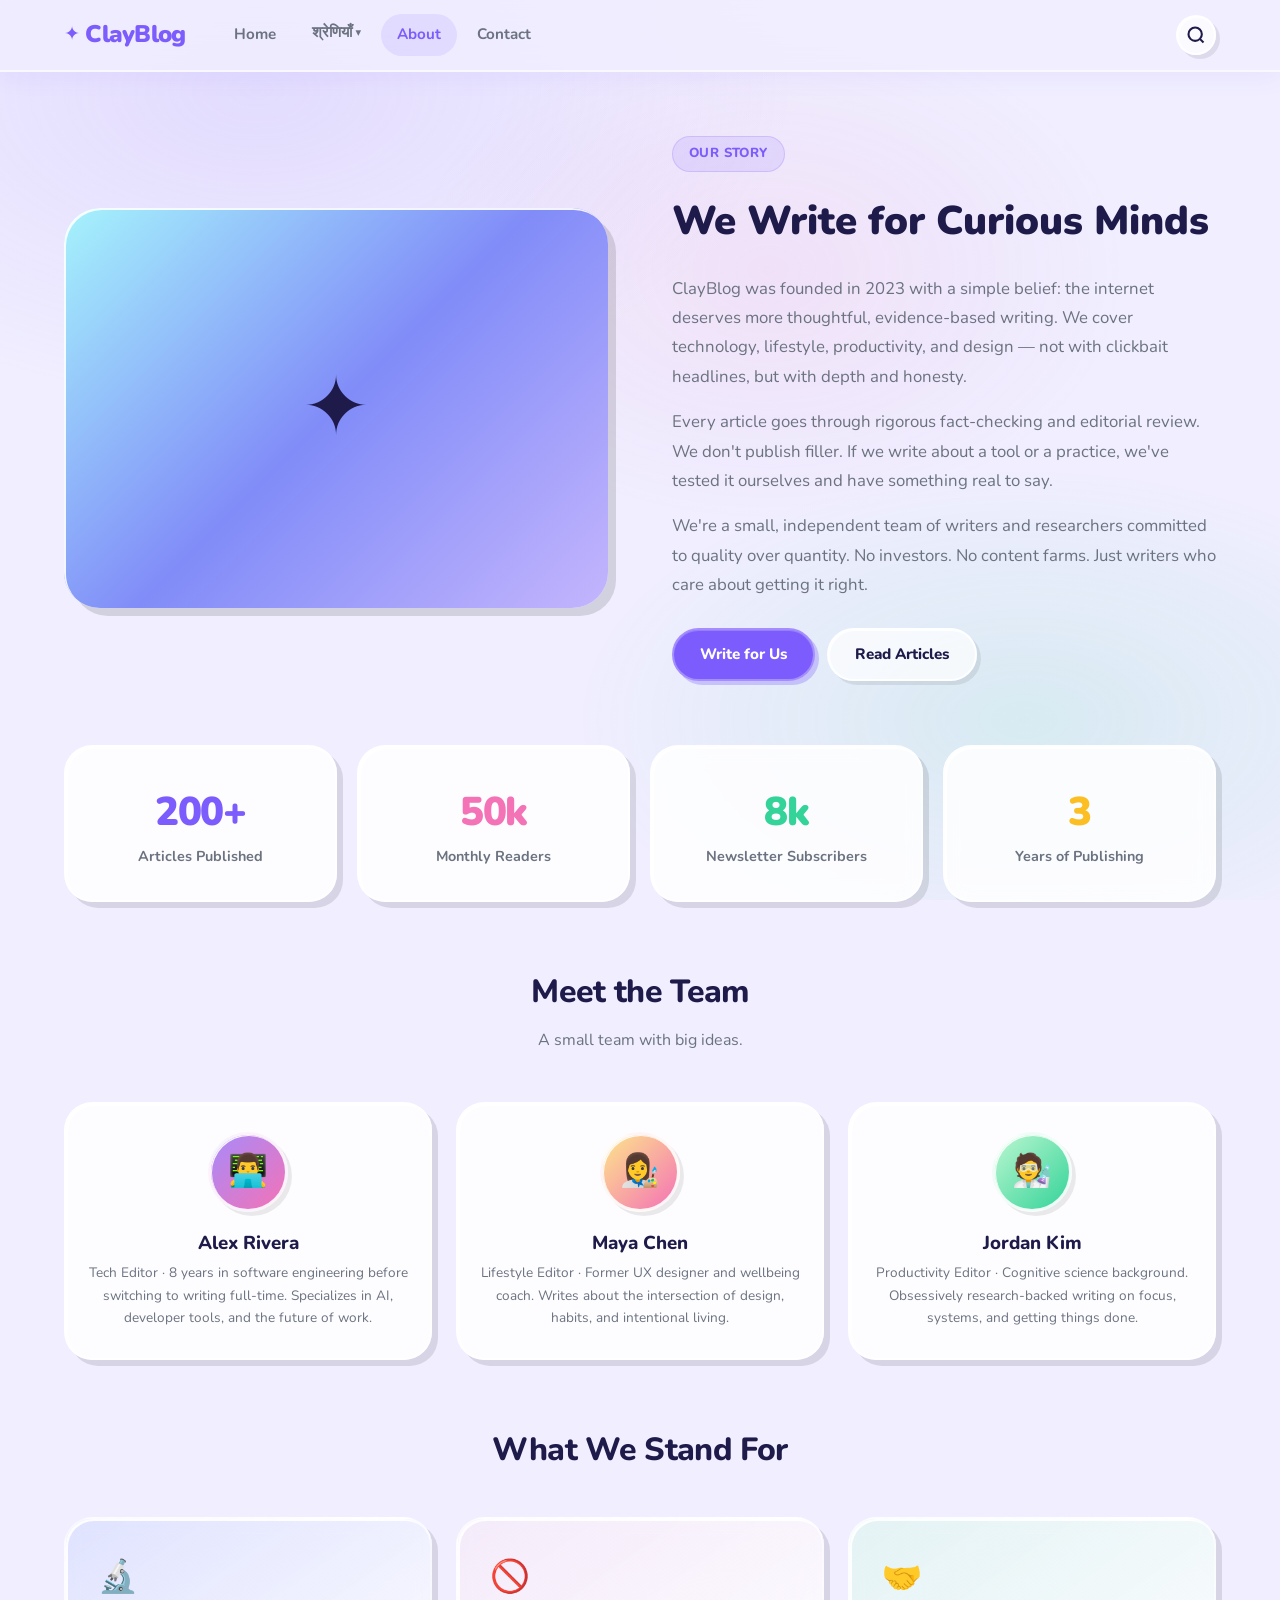
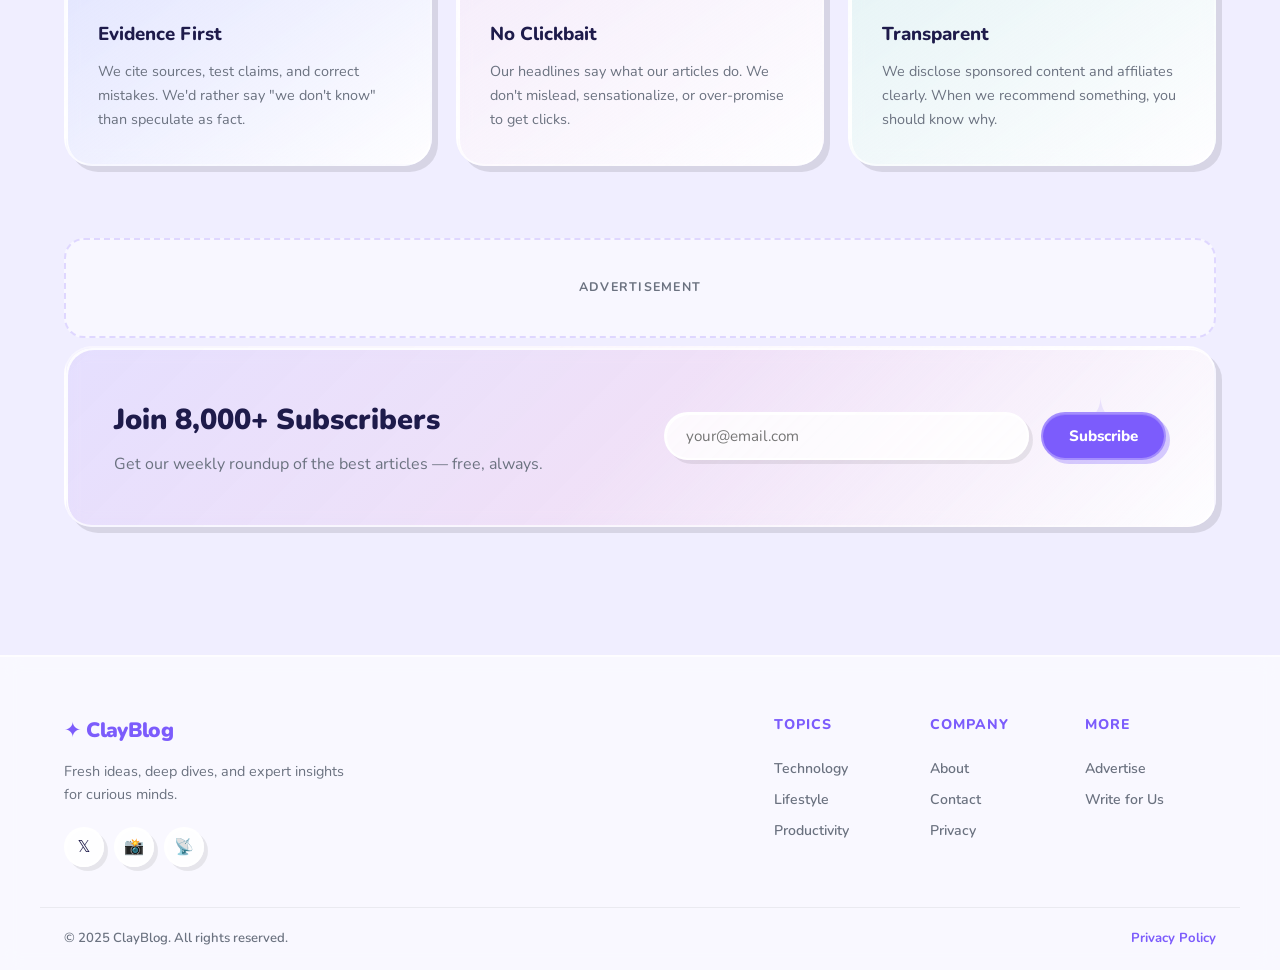
==== commit 196efc05: "add new code" ====
--- a/about.html
+++ b/about.html
@@ -29,7 +29,20 @@
       <a href="index.html" class="logo"><span class="logo-icon">✦</span> ClayBlog</a>
       <nav class="nav" id="main-nav">
         <a href="index.html" class="nav-link">Home</a>
-        <a href="category.html" class="nav-link">Categories</a>
+        <div class="nav-dropdown">
+          <button class="dropdown-toggle" id="cat-toggle" aria-haspopup="true" aria-expanded="false">
+            श्रेणियाँ <span class="dropdown-arrow">▾</span>
+          </button>
+          <div class="dropdown-menu" id="cat-menu" role="menu">
+            <a href="category.html?cat=automobile"><span class="d-icon">🚗</span> ऑटोमोबाइल</a>
+            <a href="category.html?cat=business"><span class="d-icon">💼</span> बिज़नेस</a>
+            <a href="category.html?cat=technology"><span class="d-icon">💻</span> टेक्नोलॉजी</a>
+            <a href="category.html?cat=finance"><span class="d-icon">💰</span> फाइनेंस</a>
+            <a href="category.html?cat=entertainment"><span class="d-icon">🎬</span> मनोरंजन</a>
+            <a href="category.html?cat=education"><span class="d-icon">📚</span> एजुकेशन</a>
+            <a href="category.html?cat=sports"><span class="d-icon">🏆</span> खेल</a>
+          </div>
+        </div>
         <a href="about.html" class="nav-link active">About</a>
         <a href="contact.html" class="nav-link">Contact</a>
       </nav>
--- a/css/style.css
+++ b/css/style.css
@@ -113,6 +113,67 @@
 .link-more:hover { opacity: 0.75; }
 
 /* ===================================================
+   DROPDOWN NAV
+   =================================================== */
+.nav-dropdown { position: relative; }
+.dropdown-toggle {
+  background: none;
+  border: none;
+  padding: 8px 16px;
+  border-radius: 50px;
+  font-weight: 700;
+  font-size: 0.95rem;
+  color: var(--clay-muted);
+  cursor: pointer;
+  font-family: var(--font);
+  display: flex;
+  align-items: center;
+  gap: 4px;
+  transition: all 0.2s;
+}
+.dropdown-toggle:hover, .dropdown-toggle.open {
+  background: rgba(124,92,252,0.12);
+  color: var(--clay-primary);
+}
+.dropdown-arrow { font-size: 0.7rem; transition: transform 0.2s; }
+.dropdown-toggle.open .dropdown-arrow { transform: rotate(180deg); }
+.dropdown-menu {
+  display: none;
+  position: absolute;
+  top: calc(100% + 8px);
+  left: 50%;
+  transform: translateX(-50%);
+  background: rgba(255,255,255,0.97);
+  backdrop-filter: blur(16px);
+  -webkit-backdrop-filter: blur(16px);
+  border: 2px solid rgba(255,255,255,0.9);
+  border-radius: var(--radius-lg);
+  box-shadow: var(--clay-shadow-lg);
+  padding: 10px;
+  min-width: 180px;
+  z-index: 200;
+}
+.dropdown-menu.show { display: block; animation: fadeInUp 0.2s ease forwards; }
+.dropdown-menu a {
+  display: flex;
+  align-items: center;
+  gap: 10px;
+  padding: 10px 14px;
+  border-radius: var(--radius-sm);
+  font-size: 0.92rem;
+  font-weight: 700;
+  color: var(--clay-text);
+  transition: all 0.15s;
+  white-space: nowrap;
+}
+.dropdown-menu a:hover {
+  background: rgba(124,92,252,0.1);
+  color: var(--clay-primary);
+  transform: translateX(3px);
+}
+.dropdown-menu a .d-icon { font-size: 1rem; }
+
+/* ===================================================
    HEADER
    =================================================== */
 .site-header {
@@ -331,7 +392,7 @@
 .categories-section { padding-top: 0; }
 .categories-grid {
   display: grid;
-  grid-template-columns: repeat(6, 1fr);
+  grid-template-columns: repeat(7, 1fr);
   gap: 16px;
 }
 .category-card {
@@ -895,7 +956,7 @@
    RESPONSIVE
    =================================================== */
 @media (max-width: 1024px) {
-  .categories-grid { grid-template-columns: repeat(3, 1fr); }
+  .categories-grid { grid-template-columns: repeat(4, 1fr); }
   .two-col { grid-template-columns: 1fr; }
   .post-layout { grid-template-columns: 1fr; }
   .post-sidebar { position: static; }
@@ -916,6 +977,7 @@
   .nav.open { display: flex; }
   .hamburger { display: flex; }
   .categories-grid { grid-template-columns: repeat(2, 1fr); }
+  .dropdown-menu { position: static; transform: none; box-shadow: none; border: none; background: rgba(124,92,252,0.06); border-radius: var(--radius-md); }
   .section { padding: 40px 0; }
 }
 
